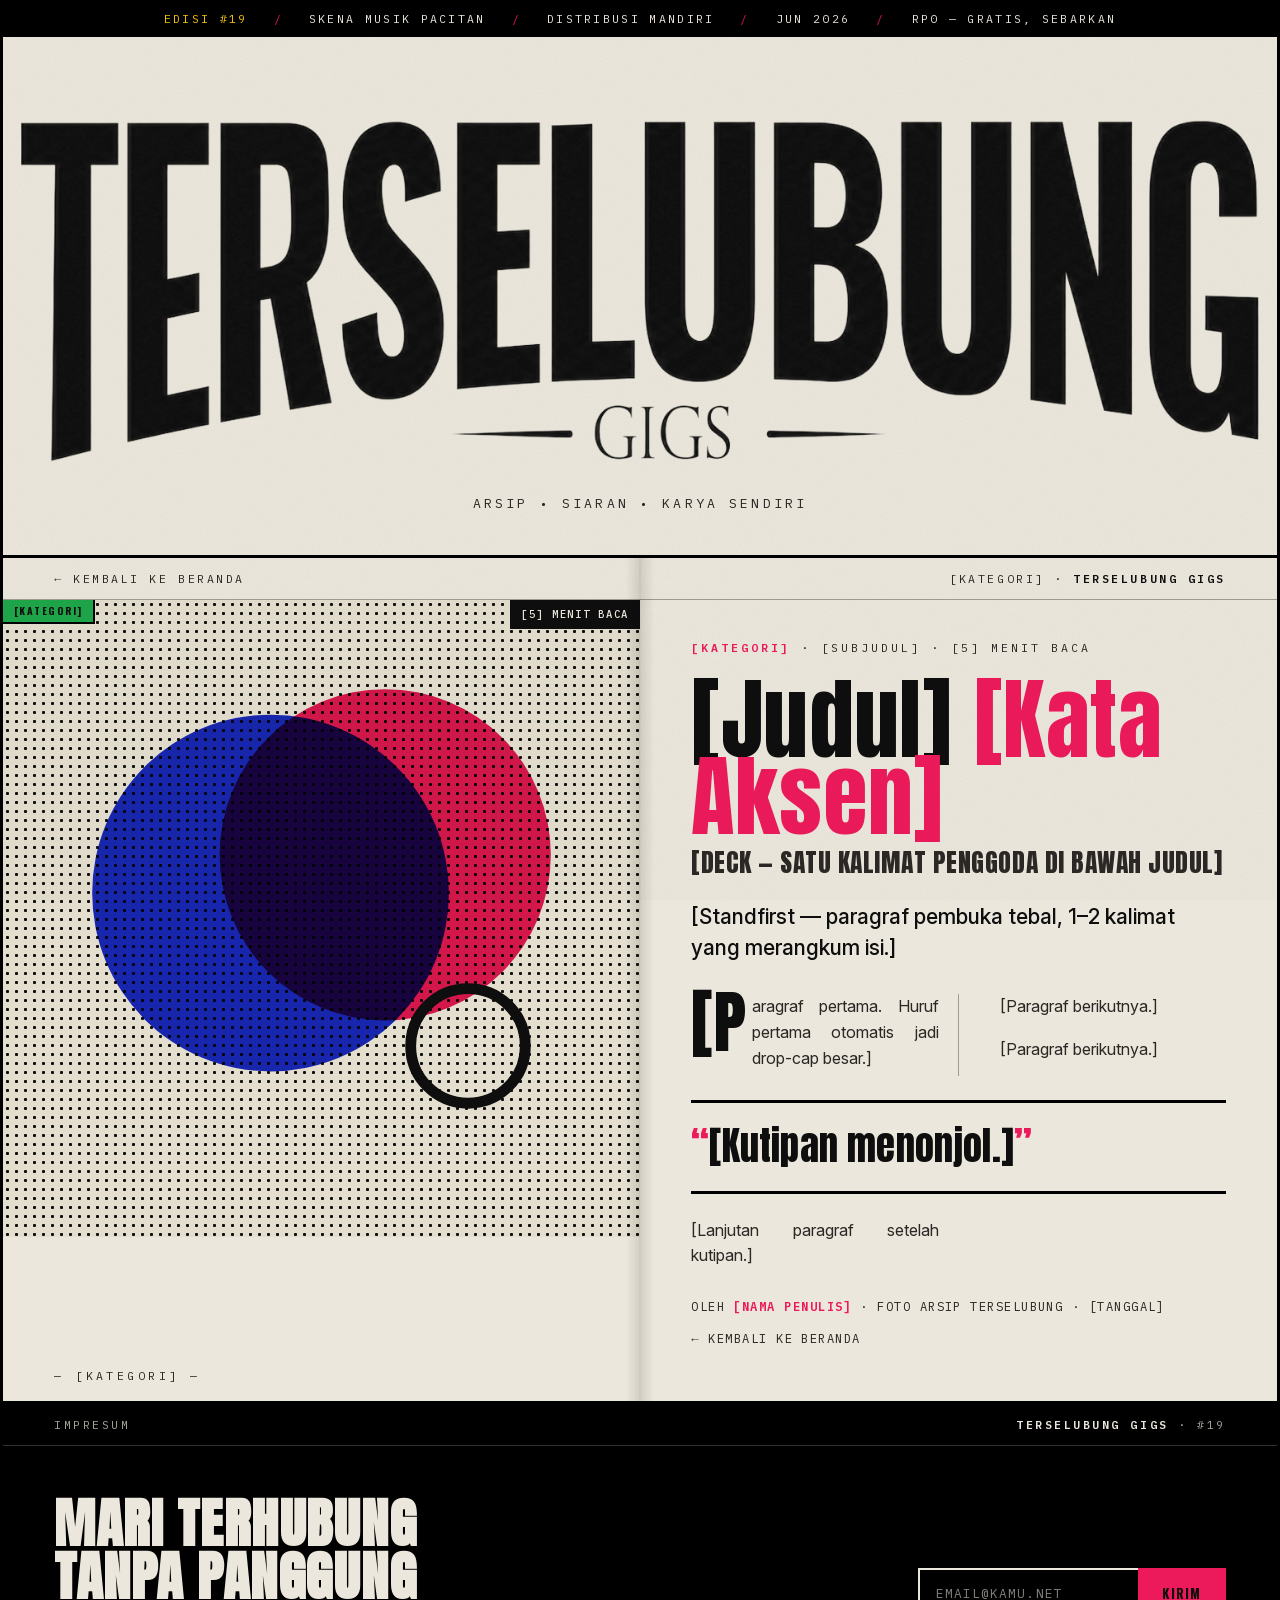
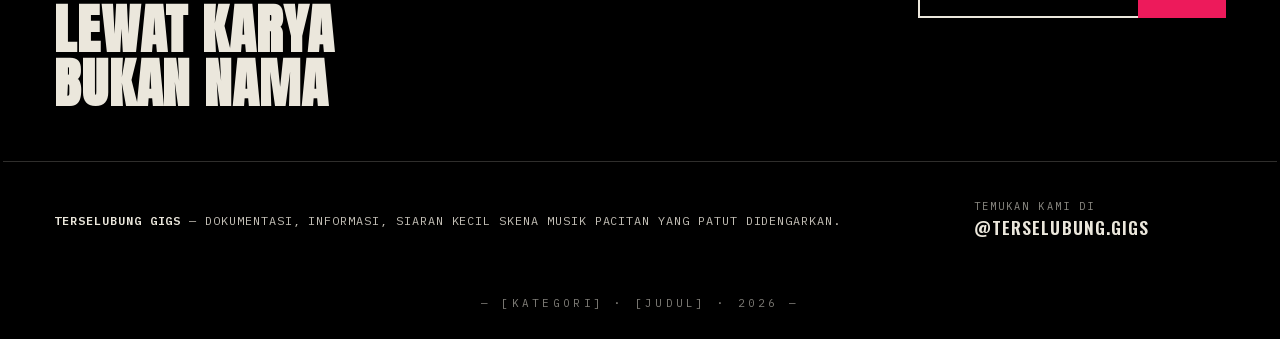
==== TERSELUBUNG/articles/_template.html @ 1fb3bcbc "Refactor situs jadi feed Siaran/Arsip berbasis satu sumber data - Pulihkan struktur: HTML di article" ====
<!DOCTYPE html>
<!--
  ============================================================
  TEMPLATE ARTIKEL — cara pakai:
    1. SALIN berkas ini, ganti nama jadi  nama-artikel.html
    2. Ganti semua bagian bertanda  [ ... ]  dengan isimu.
    3. Tambahkan entri artikel ini ke  ../assets/js/articles.js
       (set "file" ke nama berkas di langkah 1) supaya muncul
       otomatis di Siaran/Arsip halaman utama.
  Jangan ubah path ../assets/... dan tautan "Kembali".
  ============================================================
-->
<html lang="id">
<head>
  <meta charset="UTF-8" />
  <meta name="viewport" content="width=device-width, initial-scale=1" />

  <title>[Judul Artikel] | TERSELUBUNG GIGS</title>
  <meta name="description" content="[Ringkasan satu kalimat untuk mesin pencari.]" />
  <meta name="theme-color" content="#0e0e0e" />

  <link rel="preload" href="../assets/fonts/unifrakturcook-bold.woff2" as="font" type="font/woff2" crossorigin />
  <link rel="preload" href="../assets/fonts/anton-regular.woff2" as="font" type="font/woff2" crossorigin />
  <link rel="stylesheet" href="../assets/css/style.css" />
</head>
<body>
  <a class="skip-link" href="#artikel">Lewati ke artikel</a>
  <div class="grain" aria-hidden="true"></div>

  <svg class="svg-defs" aria-hidden="true" focusable="false" width="0" height="0">
    <filter id="ink-rough">
      <feTurbulence type="fractalNoise" baseFrequency="0.012 0.018" numOctaves="2" seed="7" result="n" />
      <feDisplacementMap in="SourceGraphic" in2="n" scale="3.4" xChannelSelector="R" yChannelSelector="G" />
    </filter>
  </svg>

  <div class="mag">

    <!-- DATELINE -->
    <div class="dateline">
      <span class="em">Edisi #19</span>
      <span class="sep">/</span>
      <span>Skena Musik Pacitan</span>
      <span class="sep">/</span>
      <span>Distribusi Mandiri</span>
      <span class="sep">/</span>
      <span>Jun 2026</span>
      <span class="sep">/</span>
      <span>Rp0 — Gratis, Sebarkan</span>
    </div>

    <!-- NAMEPLATE -->
    <header class="nameplate">
      <h1 class="nameplate__logo">
        <img class="nameplate__img" src="../assets/images/terselubung-logo.png"
             alt="TERSELUBUNG GIGS" width="1544" height="461" />
      </h1>
      <p class="nameplate__tag">Arsip • Siaran • Karya Sendiri</p>
    </header>

    <!-- ARTICLE -->
    <article class="spread feature" id="artikel" aria-labelledby="art-title">
      <div class="runhead">
        <a class="article-back" href="index.html" style="color:inherit">← Kembali ke Beranda</a>
        <span>[Kategori] · <b>Terselubung Gigs</b></span>
      </div>

      <div class="spread--split">
        <!-- LEFT — sampul -->
        <div class="page-l">
          <figure class="plate plate--fill">
            <div class="plate__frame" style="aspect-ratio:1/1; background:#e3dece; background-image:radial-gradient(#0e0e0e 22%,transparent 23%); background-size:9px 9px;">
              <span class="badge badge--green">[Kategori]</span>
              <span class="dept__featured-read">[5] Menit Baca</span>
              <!-- Ganti SVG di bawah dengan ilustrasi/sampulmu (atau biarkan) -->
              <svg viewBox="0 0 100 100" preserveAspectRatio="xMidYMid meet" role="img" aria-label="[deskripsi sampul]">
                <circle cx="42" cy="46" r="28" fill="#1a2bd8" style="mix-blend-mode:multiply"/>
                <circle cx="60" cy="40" r="26" fill="#ed1a5b" style="mix-blend-mode:multiply"/>
                <circle cx="73" cy="70" r="9" fill="none" stroke="#0e0e0e" stroke-width="1.7"/>
              </svg>
              <figcaption class="plate__cap"><b>Sampul</b> — [keterangan gambar].</figcaption>
            </div>
          </figure>
          <span class="folio folio--l">— [Kategori] —</span>
        </div>

        <!-- RIGHT — naskah -->
        <div class="page-r feature__type">
          <p class="kicker"><span class="hot">[Kategori]</span> · [Subjudul] · [5] Menit Baca</p>
          <div class="feature__head">
            <h2 class="feature__title" id="art-title">[Judul] <span class="pink">[Kata Aksen]</span></h2>
            <p class="feature__deck">[Deck — satu kalimat penggoda di bawah judul]</p>
          </div>

          <p class="feature__standfirst">[Standfirst — paragraf pembuka tebal, 1–2 kalimat yang merangkum isi.]</p>

          <div class="feature__columns">
            <p class="dropcap">[Paragraf pertama. Huruf pertama otomatis jadi drop-cap besar.]</p>
            <p>[Paragraf berikutnya.]</p>
            <p>[Paragraf berikutnya.]</p>

            <blockquote class="pullquote"><span class="mark">“</span>[Kutipan menonjol.]<span class="mark">”</span></blockquote>

            <p>[Lanjutan paragraf setelah kutipan.]</p>
          </div>

          <div class="feature__foot">
            <span>Oleh <span class="author">[Nama Penulis]</span> · Foto Arsip Terselubung · [tanggal]</span>
            <a class="jump article-back" href="index.html" style="color:inherit">← Kembali ke Beranda</a>
          </div>
        </div>
      </div>
    </article>

    <!-- IMPRESUM (jangan diubah) -->
    <footer class="spread imprint" id="impresum">
      <div class="runhead"><span>Impresum</span><span><b>Terselubung Gigs</b> · #19</span></div>

      <section class="subscribe" aria-labelledby="sub-title">
        <div class="subscribe__copy">
          <h3 id="sub-title">Mari terhubung<br />Tanpa panggung<br />Lewat karya<br />Bukan nama</h3>
        </div>
        <form class="subscribe__form" id="subscribe-form" novalidate>
          <input class="subscribe__input" id="subscribe-email" type="email" name="email" placeholder="email@kamu.net" aria-label="Alamat email" required />
          <button class="subscribe__btn" type="submit">Kirim</button>
          <p class="subscribe__note" id="subscribe-note" role="status" aria-live="polite"></p>
        </form>
      </section>

      <section class="colophon">
        <p class="colophon__credits">
          <b>Terselubung Gigs</b> — Dokumentasi, Informasi, Siaran Kecil Skena Musik Pacitan Yang Patut Didengarkan.
        </p>
        <a class="colophon__ig" href="https://instagram.com/terselubung.gigs" target="_blank" rel="noopener" aria-label="Instagram Terselubung Gigs">
          <span class="colophon__ig-text">
            <span class="lab">Temukan Kami Di</span>
            <span class="handle">@terselubung.gigs</span>
          </span>
        </a>
      </section>

      <p class="endmark">— [Kategori] · [Judul] · 2026 —</p>
    </footer>

  </div><!-- /.mag -->

  <script src="../assets/js/script.js"></script>
</body>
</html>
---- TERSELUBUNG/assets/css/style.css ----
/* =============================================================
   TERSELUBUNG GIGS — printed underground magazine, on the web
   style.css  ·  laid out as double-page spreads, not as a site.
   Folios, running heads, full-bleed plates, justified columns,
   drop caps and pull quotes. Type leads; the screen recedes.
   ============================================================= */

/* -------------------------------------------------------------
   0. FONTS — self-hosted, Latin subset, woff2 (five families)
   ------------------------------------------------------------- */
@font-face {
  font-family: "UnifrakturCook";
  src: url("../fonts/unifrakturcook-bold.woff2") format("woff2");
  font-weight: 700; font-style: normal; font-display: swap;
}
@font-face {
  font-family: "Anton";
  src: url("../fonts/anton-regular.woff2") format("woff2");
  font-weight: 400; font-style: normal; font-display: swap;
}
@font-face {
  font-family: "Oswald";
  src: url("../fonts/oswald-var.woff2") format("woff2");
  font-weight: 200 700; font-style: normal; font-display: swap;
}
@font-face {
  font-family: "Inter";
  src: url("../fonts/inter-var.woff2") format("woff2");
  font-weight: 100 900; font-style: normal; font-display: swap;
}
@font-face {
  font-family: "IBM Plex Mono";
  src: url("../fonts/ibmplexmono-regular.woff2") format("woff2");
  font-weight: 400; font-style: normal; font-display: swap;
}
@font-face {
  font-family: "IBM Plex Mono";
  src: url("../fonts/ibmplexmono-medium.woff2") format("woff2");
  font-weight: 500; font-style: normal; font-display: swap;
}
@font-face {
  font-family: "IBM Plex Mono";
  src: url("../fonts/ibmplexmono-semibold.woff2") format("woff2");
  font-weight: 600; font-style: normal; font-display: swap;
}

/* -------------------------------------------------------------
   1. TOKENS
   ------------------------------------------------------------- */
:root {
  --paper:      #ebe7dc;
  --paper-2:    #e3dece;   /* second paper tone for plate mats */
  --ink:        #0e0e0e;
  --ink-soft:   #2a2724;
  --paper-muted:#6b675d;

  --pink:   #ed1a5b;
  --yellow: #f4c20d;
  --green:  #1ea64a;
  --blue:   #1a2bd8;

  --hair:   rgba(14,14,14,.34);  /* hairline rules */
  --hair-2: rgba(14,14,14,.16);

  --f-logo: "UnifrakturCook", serif;
  --f-disp: "Anton", sans-serif;
  --f-nav:  "Oswald", sans-serif;
  --f-body: "Inter", system-ui, sans-serif;
  --f-mono: "IBM Plex Mono", monospace;

  --frame:  1320px;
  --margin: clamp(22px, 4vw, 64px);   /* the printed page margin */
}

/* -------------------------------------------------------------
   2. RESET / BASE
   ------------------------------------------------------------- */
*,*::before,*::after { box-sizing: border-box; }
html { -webkit-text-size-adjust: 100%; }
body {
  margin: 0;
  background: #0e0e0e;            /* dark outside the page, like a desk */
  color: var(--ink);
  font-family: var(--f-body);
  font-size: 16px;
  line-height: 1.65;
  -webkit-font-smoothing: antialiased;
  text-rendering: optimizeLegibility;
}
img, svg { display: block; max-width: 100%; }
a { color: inherit; text-decoration: none; }
ul { margin: 0; padding: 0; list-style: none; }
h1,h2,h3,h4,p { margin: 0; }

:focus-visible { outline: 3px solid var(--pink); outline-offset: 3px; }

.skip-link {
  position: absolute; left: -9999px; top: 0; z-index: 200;
  background: var(--ink); color: var(--paper);
  padding: 10px 16px; font-family: var(--f-nav);
  text-transform: uppercase; letter-spacing: .12em;
}
.skip-link:focus { left: 8px; top: 8px; }

.svg-defs { position: absolute; width: 0; height: 0; overflow: hidden; }

/* -------------------------------------------------------------
   3. PRINT TEXTURE
   ------------------------------------------------------------- */
.grain {
  position: fixed; inset: 0; z-index: 90; pointer-events: none;
  opacity: .5; mix-blend-mode: multiply;
  background-image: url("data:image/svg+xml,%3Csvg xmlns='http://www.w3.org/2000/svg' width='180' height='180'%3E%3Cfilter id='n'%3E%3CfeTurbulence type='fractalNoise' baseFrequency='0.9' numOctaves='2' stitchTiles='stitch'/%3E%3CfeColorMatrix type='saturate' values='0'/%3E%3C/filter%3E%3Crect width='100%25' height='100%25' filter='url(%23n)' opacity='0.2'/%3E%3C/svg%3E");
}

/* -------------------------------------------------------------
   4. THE MAGAZINE — bound page on a dark desk
   ------------------------------------------------------------- */
.mag {
  max-width: var(--frame);
  margin: 0 auto;
  background: var(--paper);
  border-left: 3px solid #000;
  border-right: 3px solid #000;
  overflow: hidden;
}

/* ---- shared editorial atoms ---- */

/* running head: section (l) / publication (r) */
.runhead {
  display: flex; justify-content: space-between; align-items: baseline;
  gap: 16px;
  padding: 11px var(--margin);
  font-family: var(--f-mono);
  font-size: clamp(.6rem, 1.3vw, .72rem);
  text-transform: uppercase; letter-spacing: .22em;
  color: var(--ink-soft);
  border-bottom: 1px solid var(--hair);
}
.runhead b { font-weight: 600; color: var(--ink); letter-spacing: .22em; }

/* folio — the page number, set at an outer corner */
.folio {
  font-family: var(--f-mono);
  font-size: .72rem; letter-spacing: .3em;
  color: var(--ink-soft);
  text-transform: uppercase;
}

/* kicker — small label above a headline */
.kicker {
  font-family: var(--f-mono);
  font-size: .72rem; letter-spacing: .26em; text-transform: uppercase;
  color: var(--ink-soft);
}
.kicker .hot { color: var(--pink); font-weight: 600; }

/* the spread + its centre spine (the binding) */
.spread { position: relative; }
.spread--split {
  display: grid;
  grid-template-columns: minmax(0, 1fr) minmax(0, 1fr);
}
.spread--split::after {        /* the gutter / spine shadow */
  content: ""; position: absolute; top: 0; bottom: 0; left: 50%;
  width: 28px; transform: translateX(-50%);
  background: linear-gradient(90deg, transparent, rgba(14,14,14,.10) 46%, rgba(14,14,14,.16) 50%, rgba(14,14,14,.10) 54%, transparent);
  pointer-events: none; z-index: 4;
}
.page-l, .page-r { position: relative; min-width: 0; }

/* heavy rule between stacked spreads */
.spread + .spread { border-top: 3px solid #000; }

/* =============================================================
   5. DATELINE — static printed banner (no scroll; this is print)
   ============================================================= */
.dateline {
  display: flex; flex-wrap: wrap; justify-content: center; align-items: center;
  gap: 10px 26px;
  background: #000; color: var(--paper);
  padding: 9px var(--margin);
  font-family: var(--f-mono);
  font-size: clamp(.6rem,1.3vw,.72rem);
  text-transform: uppercase; letter-spacing: .2em;
  text-align: center;
}
.dateline .sep { color: var(--pink); }
.dateline .em  { color: var(--yellow); }

/* =============================================================
   6. NAMEPLATE — the cover head
   ============================================================= */
.nameplate {
  text-align: center;
  padding: clamp(26px,5vw,68px) var(--margin) clamp(20px,3.4vw,40px);
  border-bottom: 3px solid #000;
}
.nameplate__logo { margin: 0; line-height: 0; }
.nameplate__img {
  /* full wide — bleed across the whole page width, edge to edge */
  width: calc(100% + 2 * var(--margin));
  max-width: none;
  margin-left: calc(-1 * var(--margin));
  margin-right: calc(-1 * var(--margin));
  height: auto;
  display: block;
}
.nameplate__sub {
  display: flex; align-items: center; justify-content: center; gap: 18px;
  margin-top: clamp(8px,1.4vw,16px);
}
.nameplate__rule { height: 2px; width: clamp(40px,10vw,150px); background: var(--pink); }
.nameplate__gigs {
  font-family: var(--f-nav); font-weight: 600; color: var(--pink);
  text-transform: uppercase;
  font-size: clamp(1.1rem,2.6vw,1.8rem); letter-spacing: .46em; text-indent: .46em;
}
.nameplate__tag {
  margin-top: 12px;
  font-family: var(--f-mono);
  font-size: clamp(.62rem,1.6vw,.82rem);
  text-transform: uppercase; letter-spacing: .24em; color: var(--ink-soft);
}

/* =============================================================
   6b. NAVIGATION — header; three columns, one label each.
   Labels stay put but tremble gently ("bergetar") at low speed.
   ============================================================= */
.topnav {
  display: grid;
  grid-template-columns: repeat(3, 1fr);
  background: var(--paper);
  border-bottom: 3px solid #000;
}
.topnav__link {
  display: flex; align-items: center; justify-content: center; gap: 12px;
  padding: clamp(12px, 1.5vw, 18px) 10px;
  font-family: var(--f-nav); font-weight: 600;
  text-transform: uppercase; letter-spacing: .16em;
  font-size: clamp(.92rem, 2vw, 1.3rem);
  color: var(--ink);
  transition: background-color .12s linear, color .12s linear;
}
.topnav__link + .topnav__link { border-left: 3px solid #000; }
.topnav__link { box-shadow: inset 0 5px 0 0 var(--pink); }   /* red line on top of every column */
.topnav__link:hover { background: var(--ink); color: var(--paper); }
.topnav__dot {
  width: 11px; height: 11px; border-radius: 50%;
  background: var(--pink); flex: none;
}
.topnav__link:hover .topnav__dot { background: var(--paper); }

/* gentle low-speed tremble on the word itself */
.topnav__label {
  display: inline-block;
  animation: nav-shake var(--shake, 1.4s) ease-in-out infinite;
  will-change: transform;
}
.topnav__link:hover .topnav__label { animation-play-state: paused; }

@keyframes nav-shake {
  0%, 100% { transform: translate(0, 0) rotate(0deg); }
  25%      { transform: translate(0.8px, -0.7px) rotate(-0.6deg); }
  50%      { transform: translate(-0.7px, 0.6px) rotate(0.5deg); }
  75%      { transform: translate(0.6px, 0.7px) rotate(-0.4deg); }
}

/* =============================================================
   7. DAFTAR ISI — contents page (this is the navigation)
   ============================================================= */
.toc { padding: 0; }
.toc__head {
  display: flex; align-items: flex-end; gap: 18px;
  padding: clamp(18px,2.6vw,30px) var(--margin) 0;
}
.toc__head h2 {
  font-family: var(--f-disp); text-transform: uppercase;
  font-size: clamp(1.8rem,5vw,3.2rem); line-height: .9; letter-spacing: .01em;
}
.toc__head .no { color: var(--pink); }

/* left page: the list of contents with leader dots + folios */
.toc__list { padding: clamp(14px,2vw,24px) var(--margin) clamp(22px,3vw,34px); }
.toc__item {
  display: grid;
  grid-template-columns: auto 1fr auto;
  align-items: baseline; gap: 16px;
  padding: 15px 0;
  border-top: 1px solid var(--hair);
  transition: background-color .12s linear;
}
.toc__item:first-child { border-top: 2px solid #000; }
.toc__item:hover { background: rgba(14,14,14,.05); }
.toc__num {
  font-family: var(--f-mono); font-size: .8rem; letter-spacing: .12em;
  color: var(--pink); font-weight: 600;
}
.toc__body { min-width: 0; }
.toc__rubric {
  font-family: var(--f-nav); font-weight: 600; text-transform: uppercase;
  letter-spacing: .16em; font-size: .72rem; color: var(--ink-soft);
  display: block; margin-bottom: 2px;
}
.toc__title {
  font-family: var(--f-disp); text-transform: uppercase;
  font-size: clamp(1.05rem,2vw,1.45rem); line-height: 1; letter-spacing: .01em;
}
.toc__pg {
  font-family: var(--f-mono); font-size: .78rem; letter-spacing: .14em;
  white-space: nowrap; color: var(--ink-soft);
}
.toc__item:hover .toc__pg { color: var(--pink); }

/* the three standing rubrics, set as a footer of the contents */
.toc__rubrics {
  display: flex; flex-wrap: wrap; gap: 8px 26px;
  margin-top: 18px; padding-top: 16px; border-top: 2px solid #000;
  font-family: var(--f-nav); font-weight: 600; text-transform: uppercase;
  letter-spacing: .18em; font-size: .82rem;
}
.toc__rubrics a { display: inline-flex; align-items: center; gap: 8px; }
.toc__rubrics a::before { content:"●"; color: var(--pink); font-size: .6em; }
.toc__rubrics a:hover { color: var(--pink); }

/* right page: editor's note beside a plate */
.toc__aside {
  padding: clamp(18px,2.6vw,30px) var(--margin);
  display: flex; flex-direction: column; gap: 18px;
  border-left: 1px solid var(--hair-2);
}
.editorial__label {
  font-family: var(--f-mono); text-transform: uppercase; letter-spacing: .26em;
  font-size: .7rem; color: var(--ink-soft);
}
.editorial__text {
  font-family: var(--f-body); font-size: clamp(.96rem,1.3vw,1.06rem);
  line-height: 1.6; color: var(--ink-soft); max-width: 46ch;
}
.editorial__text .lead-in {
  font-family: var(--f-disp); text-transform: uppercase; letter-spacing: .01em;
  font-size: 1em; color: var(--ink); font-weight: 400;
}
.editorial__sign {
  font-family: var(--f-mono); text-transform: uppercase; letter-spacing: .14em;
  font-size: .74rem; color: var(--ink);
}
.editorial__sign b { color: var(--pink); font-weight: 600; }

/* =============================================================
   8. PLATE — magazine photography
   ============================================================= */
.plate { position: relative; margin: 0; background: var(--ink); }
.plate img, .plate svg { width: 100%; height: 100%; object-fit: cover; display: block; }
.plate--fill { height: 100%; }
.plate--fill .plate__frame { height: 100%; }
.plate__frame { position: relative; overflow: hidden; }

/* plate number, stamped on a corner */
.plate__no {
  position: absolute; top: 0; left: 0; z-index: 3;
  background: var(--ink); color: var(--paper);
  font-family: var(--f-mono); font-weight: 600;
  font-size: .68rem; letter-spacing: .2em; text-transform: uppercase;
  padding: 6px 12px;
}
/* exclusive tab — taped on, askew */
.plate__tab {
  position: absolute; top: 16px; right: 16px; z-index: 3;
  background: var(--yellow); color: var(--ink);
  font-family: var(--f-nav); font-weight: 700; text-transform: uppercase;
  letter-spacing: .1em; font-size: clamp(.74rem,1.5vw,.92rem);
  padding: 7px 14px; transform: rotate(3deg);
  border: 2px solid var(--ink); box-shadow: 3px 3px 0 rgba(14,14,14,.8);
}
/* vertical running word up the gutter edge */
.plate__spineword {
  position: absolute; bottom: 16px; right: 8px; z-index: 3;
  writing-mode: vertical-rl;
  font-family: var(--f-nav); font-weight: 700; text-transform: uppercase;
  letter-spacing: .34em; font-size: .74rem; color: var(--paper);
  mix-blend-mode: difference;
}
/* caption strip — mono, hung beneath the image on a paper mat */
.plate__cap {
  background: var(--paper); color: var(--ink-soft);
  font-family: var(--f-mono); font-size: .68rem; line-height: 1.5;
  letter-spacing: .08em; text-transform: uppercase;
  padding: 9px var(--margin) 9px 14px;
  border-top: 2px solid #000;
}
.plate__cap b { color: var(--ink); font-weight: 600; }

/* =============================================================
   9. FEATURE — the double-page review
   ============================================================= */
.feature .page-l { padding: 0; }              /* full-bleed plate column */
.feature .plate { width: 100%; }
.feature .plate--fill,
.feature .plate--fill .plate__frame { height: auto; }   /* square, sits at top */
.feature .plate__cap { position: static; }     /* caption hangs below the image */

.feature__type {                              /* the type page */
  padding: clamp(22px,3vw,46px) var(--margin) clamp(30px,4vw,60px);
  display: flex; flex-direction: column;
}
.feature__head { margin: 14px 0 0; }
.feature__title {
  font-family: var(--f-disp); font-weight: 400;
  font-size: clamp(2.7rem,7vw,5.6rem); line-height: .86; letter-spacing: .005em;
  text-transform: none; margin: 10px 0 0;
}
.feature__title .pink { color: var(--pink); }
.feature__deck {
  font-family: var(--f-disp); font-weight: 400; text-transform: uppercase;
  font-size: clamp(1.1rem,2.3vw,1.6rem); line-height: 1; letter-spacing: .02em;
  color: var(--ink-soft); margin-top: 14px;
}

.feature__standfirst {
  font-family: var(--f-body); font-weight: 500;
  font-size: clamp(1.08rem,1.7vw,1.32rem); line-height: 1.5;
  color: var(--ink); margin-top: clamp(16px,2vw,26px);
  max-width: 54ch;
}

/* justified two-column body with a drop cap — the body of the spread */
.feature__columns {
  margin-top: clamp(18px,2.4vw,30px);
  column-count: 2; column-gap: clamp(22px,3vw,42px);
  column-rule: 1px solid var(--hair);
  font-size: 1rem; line-height: 1.62; color: var(--ink-soft);
  text-align: justify; hyphens: auto;
}
.feature__columns p { margin: 0; }
.feature__columns p + p { margin-top: 1.05em; text-indent: 1.4em; }
.feature__columns .dropcap::first-letter {
  font-family: var(--f-disp); font-weight: 400;
  float: left; font-size: 4.3em; line-height: .72;
  padding: .04em .08em 0 0; margin: .02em 0 0;
  color: var(--ink);
}

/* pull quote — full measure, heavy rules above & below */
.pullquote {
  margin: clamp(22px,3vw,38px) 0 0;
  padding: clamp(16px,2vw,24px) 0;
  border-top: 3px solid #000; border-bottom: 3px solid #000;
  font-family: var(--f-disp); font-weight: 400; text-transform: none;
  font-size: clamp(1.5rem,3vw,2.4rem); line-height: 1.04; letter-spacing: .005em;
  color: var(--ink);
}
.pullquote .mark { color: var(--pink); }

/* pull quote placed mid-article inside the multi-column flow:
   break the columns and span the full measure */
.feature__columns .pullquote {
  column-span: all;
  text-align: left;
  margin: clamp(16px,2vw,24px) 0;
}

.feature__foot {
  display: flex; flex-wrap: wrap; justify-content: space-between; gap: 12px;
  margin-top: clamp(18px,2.4vw,28px);
  font-family: var(--f-mono); text-transform: uppercase; letter-spacing: .12em;
  font-size: .76rem; color: var(--ink-soft);
}
.feature__foot .author { color: var(--pink); font-weight: 600; }
.feature__foot .jump { color: var(--ink); }

/* folios at the outer bottom corners of the feature spread */
.feature .folio--l { position: absolute; left: var(--margin); bottom: 16px; }
.feature .folio--r { position: absolute; right: var(--margin); bottom: 16px; }

/* =============================================================
   10. DEPARTEMEN — asymmetric departments spread
   lead plate (left) + stacked entries (right)
   ============================================================= */
.dept__head {
  display: flex; align-items: flex-end; justify-content: space-between; gap: 16px;
  padding: clamp(18px,2.6vw,30px) var(--margin) 0;
}
.dept__head h2 {
  font-family: var(--f-disp); text-transform: uppercase;
  font-size: clamp(1.8rem,5vw,3.2rem); line-height: .9;
}
.dept__head .dot { color: var(--pink); }
.dept__head .pg { font-family: var(--f-mono); font-size: .74rem; letter-spacing: .16em; color: var(--ink-soft); }

.dept__body {
  display: grid; grid-template-columns: 1.15fr .85fr;
  gap: 0;
  padding: clamp(16px,2.2vw,26px) 0 0;
}
.dept__lead { padding: 0 var(--margin); }
.dept__lead .plate { background: var(--ink); }
.dept__lead .plate__cap { padding-left: 14px; }
.dept__lead-text { padding-top: 16px; }
.dept__lead .rubric {
  font-family: var(--f-nav); font-weight: 600; text-transform: uppercase;
  letter-spacing: .16em; font-size: .76rem; color: var(--pink);
}
.dept__lead .title {
  font-family: var(--f-disp); text-transform: uppercase;
  font-size: clamp(1.5rem,3vw,2.3rem); line-height: .96; margin-top: 8px;
}
.dept__lead .excerpt {
  font-family: var(--f-body); font-size: 1rem; line-height: 1.55;
  color: var(--ink-soft); margin-top: 12px; max-width: 46ch;
}
.dept__lead .meta {
  font-family: var(--f-mono); text-transform: uppercase; letter-spacing: .12em;
  font-size: .72rem; color: var(--ink-soft); margin-top: 14px;
}

/* right column: stacked short department entries */
.dept__list {
  border-left: 3px solid #000;
  display: flex; flex-direction: column;
}
.dept__entry {
  display: grid; grid-template-columns: 96px 1fr;
  gap: 16px; align-items: start;
  padding: clamp(16px,2vw,22px) var(--margin) clamp(16px,2vw,22px) clamp(20px,2.4vw,30px);
  border-bottom: 1px solid var(--hair);
  transition: background-color .12s linear;
}
.dept__entry:last-child { border-bottom: none; }
.dept__entry:hover { background: rgba(14,14,14,.05); }
.dept__entry .thumb {
  aspect-ratio: 1/1; background: var(--ink); overflow: hidden;
  border: 2px solid #000;
}
.dept__entry .thumb svg, .dept__entry .thumb img { width: 100%; height: 100%; object-fit: cover; }
.dept__entry .rubric {
  font-family: var(--f-nav); font-weight: 600; text-transform: uppercase;
  letter-spacing: .14em; font-size: .68rem;
}
.dept__entry .rubric.green { color: var(--green); }
.dept__entry .rubric.yellow{ color: #b8910a; }
.dept__entry .rubric.pink  { color: var(--pink); }
.dept__entry .e-title {
  font-family: var(--f-disp); text-transform: uppercase;
  font-size: clamp(1.05rem,1.7vw,1.3rem); line-height: 1.02; margin-top: 5px;
}
.dept__entry .e-meta {
  font-family: var(--f-mono); text-transform: uppercase; letter-spacing: .1em;
  font-size: .66rem; color: var(--ink-soft); margin-top: 8px;
}

/* 10b. RILISAN TERBARU — featured card (new article entry) */
.dept__featured {
  display: grid;
  grid-template-columns: minmax(0, .82fr) minmax(0, 1.18fr);
  gap: clamp(18px, 3vw, 44px);
  align-items: center;
  padding: clamp(16px, 2.2vw, 26px) var(--margin) clamp(22px, 3vw, 34px);
  border-bottom: 3px solid #000;
}
.dept__featured-cover { margin: 0; }
.dept__featured-cover .plate__frame { border: 3px solid #000; }
.dept__featured-read {
  position: absolute; top: 0; right: 0; z-index: 3;
  background: var(--ink); color: var(--paper);
  font-family: var(--f-mono); font-weight: 500; font-size: .66rem;
  letter-spacing: .16em; text-transform: uppercase; padding: 6px 11px;
}
.dept__featured-body { display: flex; flex-direction: column; }
.dept__featured-kicker {
  font-family: var(--f-mono); text-transform: uppercase; letter-spacing: .18em;
  font-size: .72rem; color: var(--ink-soft);
}
.dept__featured-kicker .hot { color: var(--pink); }
.dept__featured-title {
  font-family: var(--f-disp); text-transform: uppercase;
  font-size: clamp(2rem, 4.4vw, 3.4rem); line-height: .94; letter-spacing: .01em;
  margin: 10px 0 0; color: var(--ink);
  transition: color .12s linear;
}
.dept__featured:hover .dept__featured-title,
.dept__featured:focus-visible .dept__featured-title { color: var(--pink); }
.dept__featured-band {
  font-family: var(--f-mono); text-transform: uppercase; letter-spacing: .12em;
  font-size: .78rem; color: var(--ink-soft); margin-top: 10px;
}
.dept__featured-excerpt {
  font-family: var(--f-body); font-size: 1rem; line-height: 1.6;
  color: var(--ink-soft); margin-top: 14px; max-width: 52ch;
}
.dept__featured-more {
  font-family: var(--f-nav); font-weight: 600; text-transform: uppercase;
  letter-spacing: .12em; font-size: .8rem; color: var(--ink); margin-top: 16px;
}
.dept__featured:hover .dept__featured-more { color: var(--pink); }
@media (max-width: 880px) {
  .dept__featured { grid-template-columns: 1fr; }
}

/* 10c. FEED LIST — kontainer entri otomatis (kartu Siaran & daftar Arsip) */
.feed-list { border-top: 3px solid #000; }
.feed-list:empty { display: none; border-top: none; }

/* link "Lihat semua di Arsip" di bawah kartu Siaran */
.feed-more { margin: 0; padding: clamp(14px,2vw,20px) var(--margin); border-top: 1px solid var(--hair); }
.feed-more a {
  font-family: var(--f-nav); font-weight: 600; text-transform: uppercase;
  letter-spacing: .12em; font-size: .8rem; color: var(--ink); text-decoration: none;
}
.feed-more a:hover { color: var(--pink); }

/* 10d. BADGE — pil kategori di pojok kiri-atas sampul */
.badge {
  position: absolute; top: 0; left: 0; z-index: 3;
  font-family: var(--f-nav); font-weight: 700; text-transform: uppercase;
  letter-spacing: .14em; font-size: .64rem; line-height: 1;
  padding: 6px 11px; color: #0e0e0e; background: var(--paper);
  border-right: 2px solid #000; border-bottom: 2px solid #000;
}
.badge--green  { background: var(--green); color: #0e0e0e; }
.badge--yellow { background: #f4c20d;      color: #0e0e0e; }
.badge--pink   { background: var(--pink);  color: var(--paper); }

/* =============================================================
   11. IMPRESUM — back page (closing + subscribe + colophon)
   ============================================================= */
.imprint { background: #000; color: var(--paper); }
.imprint .runhead { color: rgba(235,231,220,.7); border-bottom-color: rgba(235,231,220,.2); }
.imprint .runhead b { color: var(--paper); }

.closing {
  padding: clamp(28px,4vw,60px) var(--margin) clamp(20px,3vw,40px);
  border-bottom: 1px solid rgba(235,231,220,.2);
}
.closing h2 {
  font-family: var(--f-disp); text-transform: uppercase;
  font-size: clamp(2.4rem,8vw,6rem); line-height: .88; letter-spacing: .01em;
}
.closing h2 .y { color: var(--yellow); }
.closing h2 .p { color: var(--pink); }

/* subscribe card */
.subscribe {
  display: grid; grid-template-columns: 1.1fr auto; align-items: center;
  gap: clamp(20px,4vw,56px);
  padding: clamp(28px,4vw,52px) var(--margin);
  border-bottom: 1px solid rgba(235,231,220,.2);
}
.subscribe__copy .lab {
  font-family: var(--f-mono); text-transform: uppercase; letter-spacing: .24em;
  font-size: .7rem; color: var(--yellow);
}
.subscribe__copy h3 {
  font-family: var(--f-disp); text-transform: uppercase;
  font-size: clamp(1.9rem, 5vw, 3.4rem); line-height: .98;
  letter-spacing: .015em; margin: 0;
}
.subscribe__copy p {
  font-family: var(--f-mono); text-transform: uppercase; letter-spacing: .1em;
  font-size: clamp(.72rem, 1vw, .82rem); line-height: 1.75; color: rgba(235,231,220,.72);
  margin-top: clamp(16px, 1.8vw, 22px); max-width: 42ch;
}
.subscribe__form { display: flex; flex-wrap: wrap; }
.subscribe__input {
  font-family: var(--f-mono); text-transform: uppercase; letter-spacing: .08em;
  font-size: .8rem; color: var(--paper); background: transparent;
  border: 2px solid var(--paper); border-right: none; padding: 13px 16px; min-width: 220px;
}
.subscribe__input::placeholder { color: rgba(235,231,220,.55); }
.subscribe__btn {
  font-family: var(--f-nav); font-weight: 700; text-transform: uppercase;
  letter-spacing: .1em; font-size: .82rem; color: var(--ink);
  background: var(--pink); border: 2px solid var(--pink); padding: 13px 22px; cursor: pointer;
  transition: background-color .12s, color .12s;
}
.subscribe__btn:hover { background: var(--yellow); border-color: var(--yellow); }
.subscribe__note {
  width: 100%; margin-top: 10px; min-height: 1em;
  font-family: var(--f-mono); text-transform: uppercase; letter-spacing: .1em;
  font-size: .66rem; color: var(--green);
}

/* colophon / imprint credits */
.colophon {
  display: grid; grid-template-columns: auto 1fr auto auto;
  align-items: center; gap: clamp(16px,3vw,40px);
  padding: clamp(22px,3vw,38px) var(--margin);
}
.colophon__mark svg { width: 56px; height: 56px; }
.colophon__credits {
  font-family: var(--f-mono); text-transform: uppercase; letter-spacing: .08em;
  font-size: clamp(.64rem,1.3vw,.74rem); line-height: 1.85; color: rgba(235,231,220,.82);
}
.colophon__credits b { color: var(--paper); font-weight: 600; }
.colophon__ig {
  display: inline-flex; align-items: center; gap: 14px; justify-self: end;
}
.colophon__ig-thumb {
  width: 52px; height: 52px; flex: none;
  border: 2px solid var(--paper);
  display: grid; place-items: center; color: var(--paper);
  transition: background-color .12s, border-color .12s, color .12s;
}
.colophon__ig-thumb svg { width: 28px; height: 28px; }
.colophon__ig:hover .colophon__ig-thumb,
.colophon__ig:focus-visible .colophon__ig-thumb {
  background: var(--pink); border-color: var(--pink); color: var(--ink);
}
.colophon__ig-text { display: flex; flex-direction: column; line-height: 1.45; }
.colophon__ig .lab {
  font-family: var(--f-mono); text-transform: uppercase; letter-spacing: .2em;
  font-size: .64rem; color: rgba(235,231,220,.6);
}
.colophon__ig .handle {
  font-family: var(--f-nav); font-weight: 600; text-transform: uppercase;
  letter-spacing: .06em; font-size: clamp(.92rem,1.4vw,1.1rem); color: var(--paper);
}
.colophon__ig:hover .handle { color: var(--pink); }
.colophon__globe svg { width: 46px; height: 46px; }

.endmark {
  text-align: center; padding: 16px var(--margin) 26px;
  font-family: var(--f-mono); text-transform: uppercase; letter-spacing: .3em;
  font-size: .68rem; color: rgba(235,231,220,.55);
}

/* =============================================================
   12. RESPONSIVE — spreads fold to single pages on small screens
   ============================================================= */
@media (max-width: 880px) {
  .spread--split { grid-template-columns: 1fr; }
  .spread--split::after { display: none; }          /* no spine when folded */

  /* feature: plate sits above the type page */
  .feature .page-l { order: -1; }
  .feature__columns { column-count: 1; column-rule: none; }
  .feature .plate--fill .plate__cap { position: static; }
  .feature .folio--l, .feature .folio--r { position: static; display: inline-block; margin-top: 10px; }

  /* contents aside loses its rule */
  .toc__aside { border-left: none; border-top: 3px solid #000; }

  /* departments stack */
  .dept__body { grid-template-columns: 1fr; }
  .dept__list { border-left: none; border-top: 3px solid #000; }

  .subscribe, .colophon { grid-template-columns: 1fr; }
  .colophon { row-gap: 20px; }
  .colophon__ig { justify-self: start; }
  .colophon__globe { display: none; }
}

@media (max-width: 460px) {
  .mag { border-left: none; border-right: none; }
  .dept__entry { grid-template-columns: 72px 1fr; gap: 12px; }
  .nameplate { padding-left: 12px; padding-right: 12px; }
  .nameplate__logo { letter-spacing: 0; }
}

@media (prefers-reduced-motion: reduce) {
  * { scroll-behavior: auto !important; transition: none !important; }
  .topnav__label { animation: none; transform: none; }
}
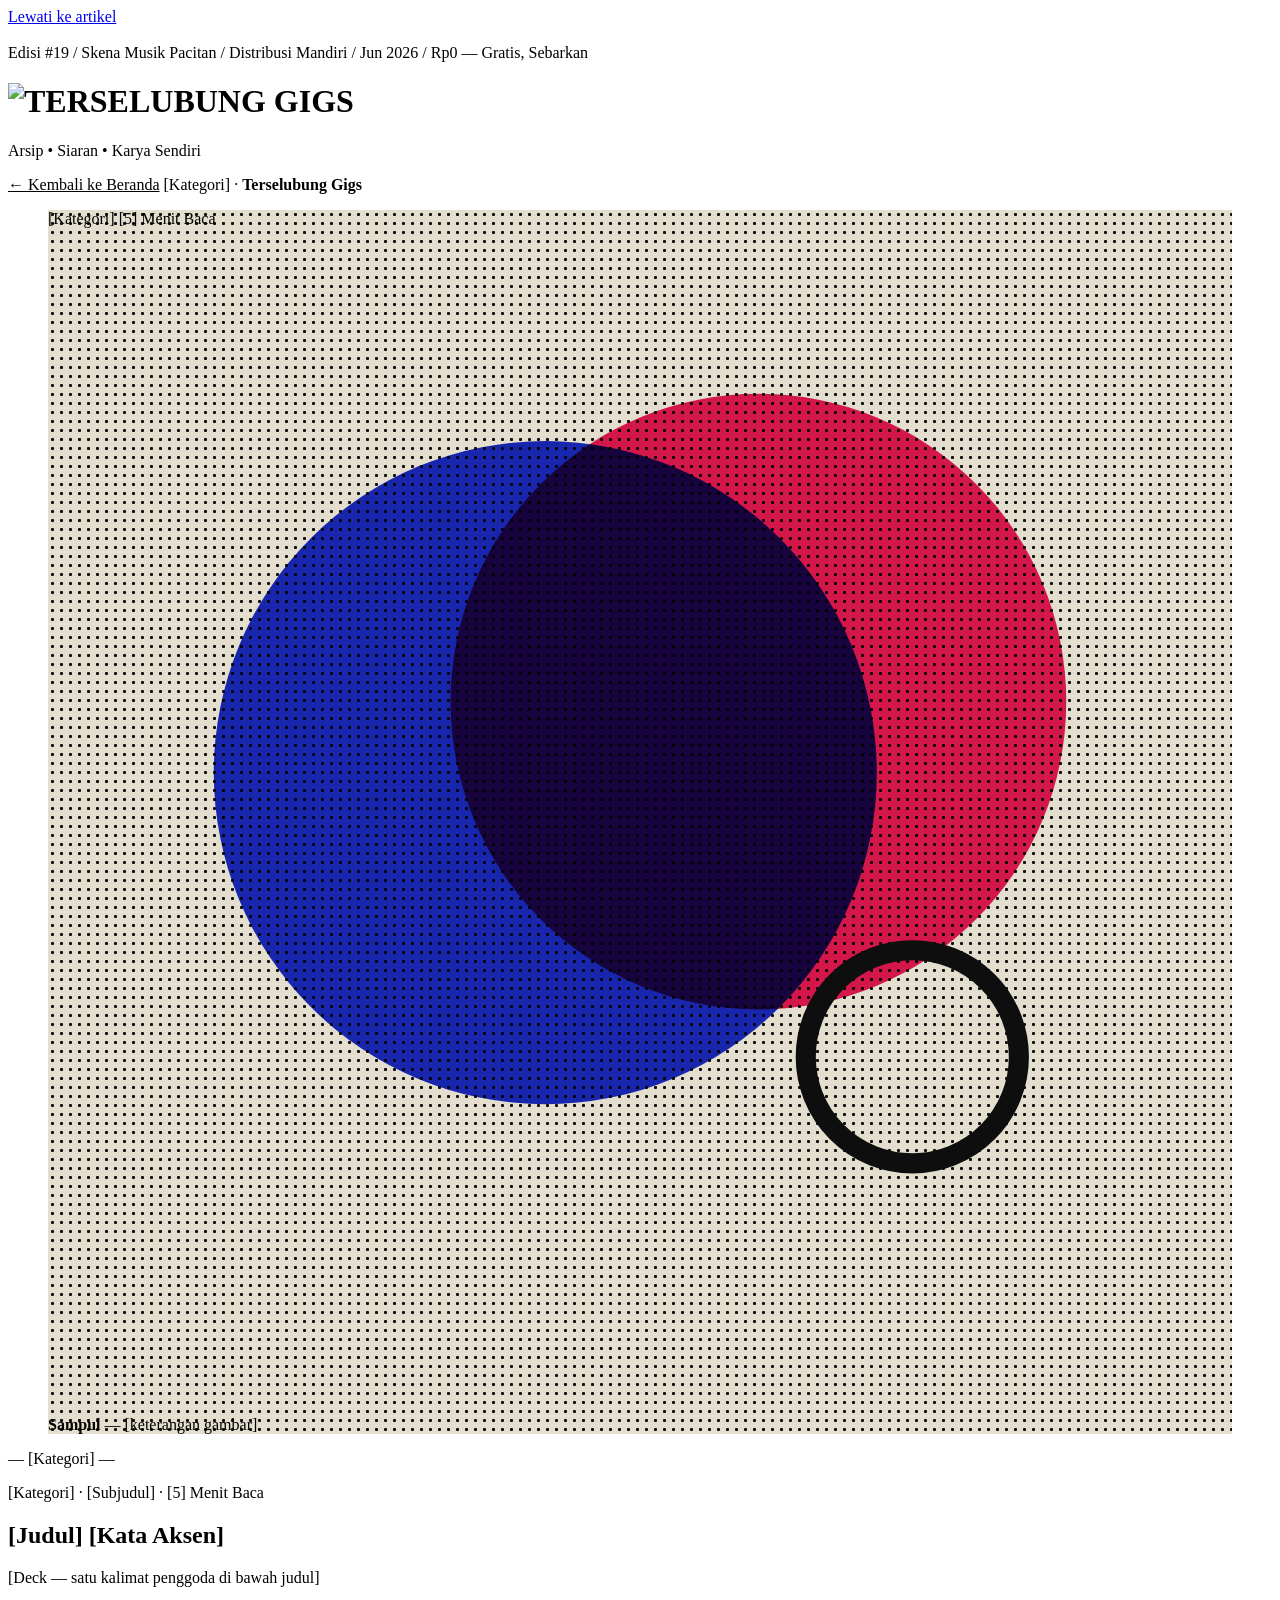
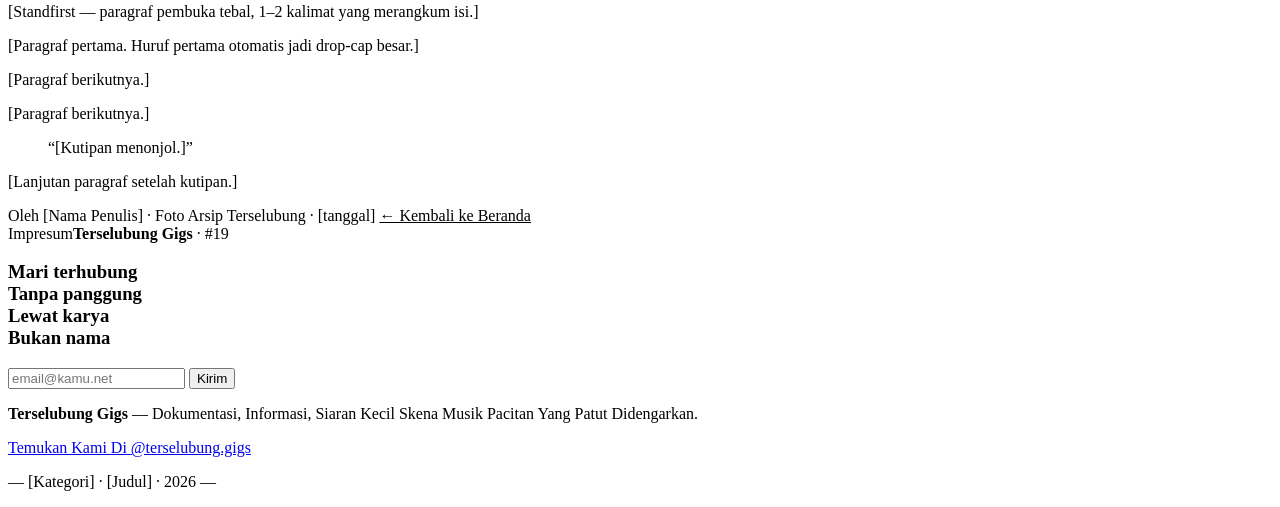
==== commit 7e51b50b: "Homepage di root + semua tautan absolut (URL bersih, anti-404) - Pindahkan homepage ke index.html ro" ====
--- a/TERSELUBUNG/articles/_template.html
+++ b/TERSELUBUNG/articles/_template.html
@@ -4,10 +4,10 @@
   TEMPLATE ARTIKEL — cara pakai:
     1. SALIN berkas ini, ganti nama jadi  nama-artikel.html
     2. Ganti semua bagian bertanda  [ ... ]  dengan isimu.
-    3. Tambahkan entri artikel ini ke  ../assets/js/articles.js
+    3. Tambahkan entri artikel ini ke  /assets/js/articles.js
        (set "file" ke nama berkas di langkah 1) supaya muncul
        otomatis di Siaran/Arsip halaman utama.
-  Jangan ubah path ../assets/... dan tautan "Kembali".
+  Jangan ubah path /assets/... dan tautan "Kembali".
   ============================================================
 -->
 <html lang="id">
@@ -19,9 +19,9 @@
   <meta name="description" content="[Ringkasan satu kalimat untuk mesin pencari.]" />
   <meta name="theme-color" content="#0e0e0e" />
 
-  <link rel="preload" href="../assets/fonts/unifrakturcook-bold.woff2" as="font" type="font/woff2" crossorigin />
-  <link rel="preload" href="../assets/fonts/anton-regular.woff2" as="font" type="font/woff2" crossorigin />
-  <link rel="stylesheet" href="../assets/css/style.css" />
+  <link rel="preload" href="/assets/fonts/unifrakturcook-bold.woff2" as="font" type="font/woff2" crossorigin />
+  <link rel="preload" href="/assets/fonts/anton-regular.woff2" as="font" type="font/woff2" crossorigin />
+  <link rel="stylesheet" href="/assets/css/style.css" />
 </head>
 <body>
   <a class="skip-link" href="#artikel">Lewati ke artikel</a>
@@ -52,7 +52,7 @@
     <!-- NAMEPLATE -->
     <header class="nameplate">
       <h1 class="nameplate__logo">
-        <img class="nameplate__img" src="../assets/images/terselubung-logo.png"
+        <img class="nameplate__img" src="/assets/images/terselubung-logo.png"
              alt="TERSELUBUNG GIGS" width="1544" height="461" />
       </h1>
       <p class="nameplate__tag">Arsip • Siaran • Karya Sendiri</p>
@@ -61,7 +61,7 @@
     <!-- ARTICLE -->
     <article class="spread feature" id="artikel" aria-labelledby="art-title">
       <div class="runhead">
-        <a class="article-back" href="index.html" style="color:inherit">← Kembali ke Beranda</a>
+        <a class="article-back" href="/" style="color:inherit">← Kembali ke Beranda</a>
         <span>[Kategori] · <b>Terselubung Gigs</b></span>
       </div>
 
@@ -106,7 +106,7 @@
 
           <div class="feature__foot">
             <span>Oleh <span class="author">[Nama Penulis]</span> · Foto Arsip Terselubung · [tanggal]</span>
-            <a class="jump article-back" href="index.html" style="color:inherit">← Kembali ke Beranda</a>
+            <a class="jump article-back" href="/" style="color:inherit">← Kembali ke Beranda</a>
           </div>
         </div>
       </div>
@@ -144,6 +144,6 @@
 
   </div><!-- /.mag -->
 
-  <script src="../assets/js/script.js"></script>
+  <script src="/assets/js/script.js"></script>
 </body>
 </html>
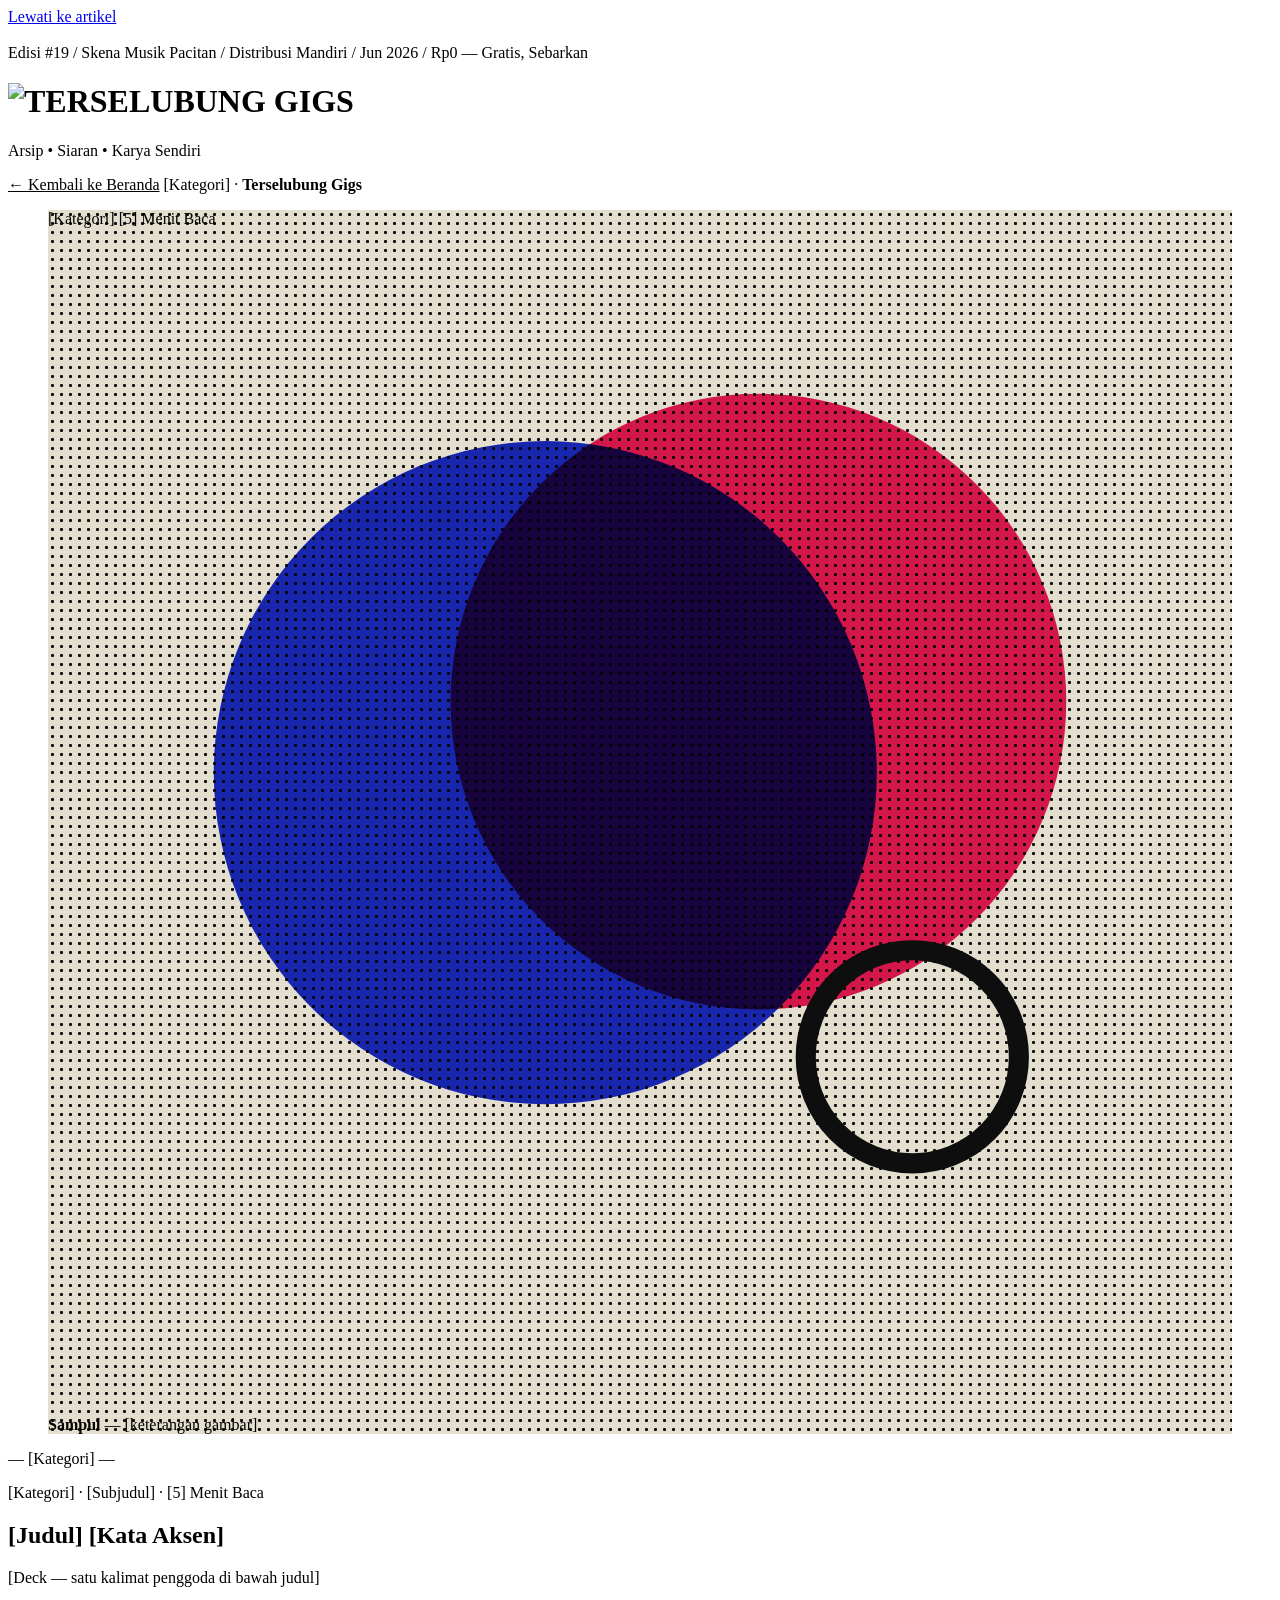
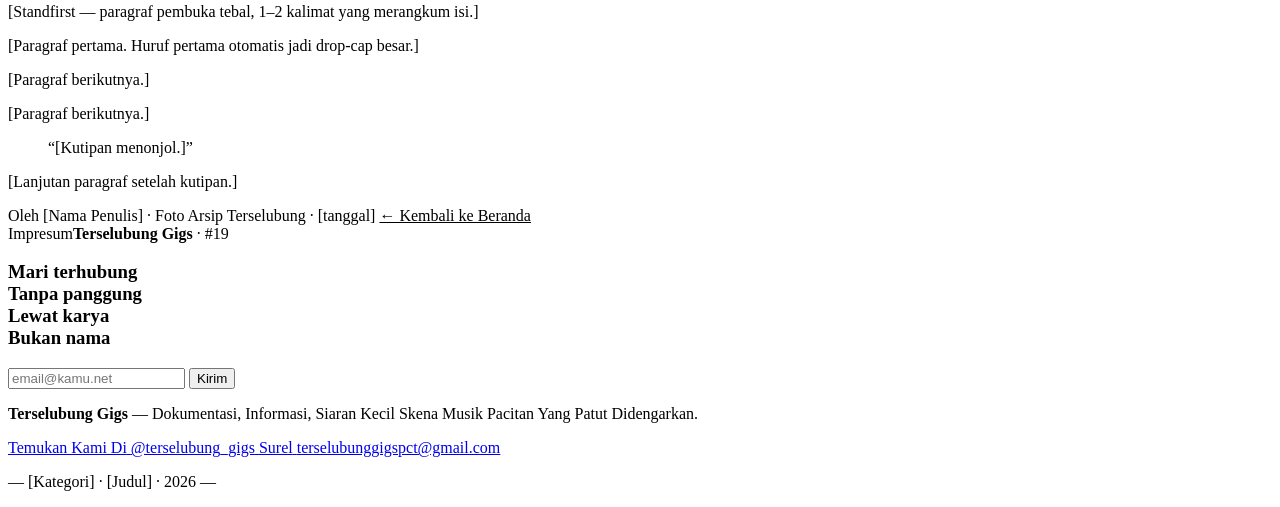
==== commit c194d036: "Pasang link langsung IG & email - IG: https://www.instagram.com/terselubung_gigs (handle @terselubun" ====
--- a/TERSELUBUNG/articles/_template.html
+++ b/TERSELUBUNG/articles/_template.html
@@ -131,10 +131,16 @@
         <p class="colophon__credits">
           <b>Terselubung Gigs</b> — Dokumentasi, Informasi, Siaran Kecil Skena Musik Pacitan Yang Patut Didengarkan.
         </p>
-        <a class="colophon__ig" href="https://instagram.com/terselubung.gigs" target="_blank" rel="noopener" aria-label="Instagram Terselubung Gigs">
+        <a class="colophon__ig" href="https://www.instagram.com/terselubung_gigs" target="_blank" rel="noopener" aria-label="Instagram Terselubung Gigs">
           <span class="colophon__ig-text">
             <span class="lab">Temukan Kami Di</span>
-            <span class="handle">@terselubung.gigs</span>
+            <span class="handle">@terselubung_gigs</span>
+          </span>
+        </a>
+        <a class="colophon__ig" href="mailto:terselubunggigspct@gmail.com" aria-label="Email Terselubung Gigs">
+          <span class="colophon__ig-text">
+            <span class="lab">Surel</span>
+            <span class="handle">terselubunggigspct@gmail.com</span>
           </span>
         </a>
       </section>
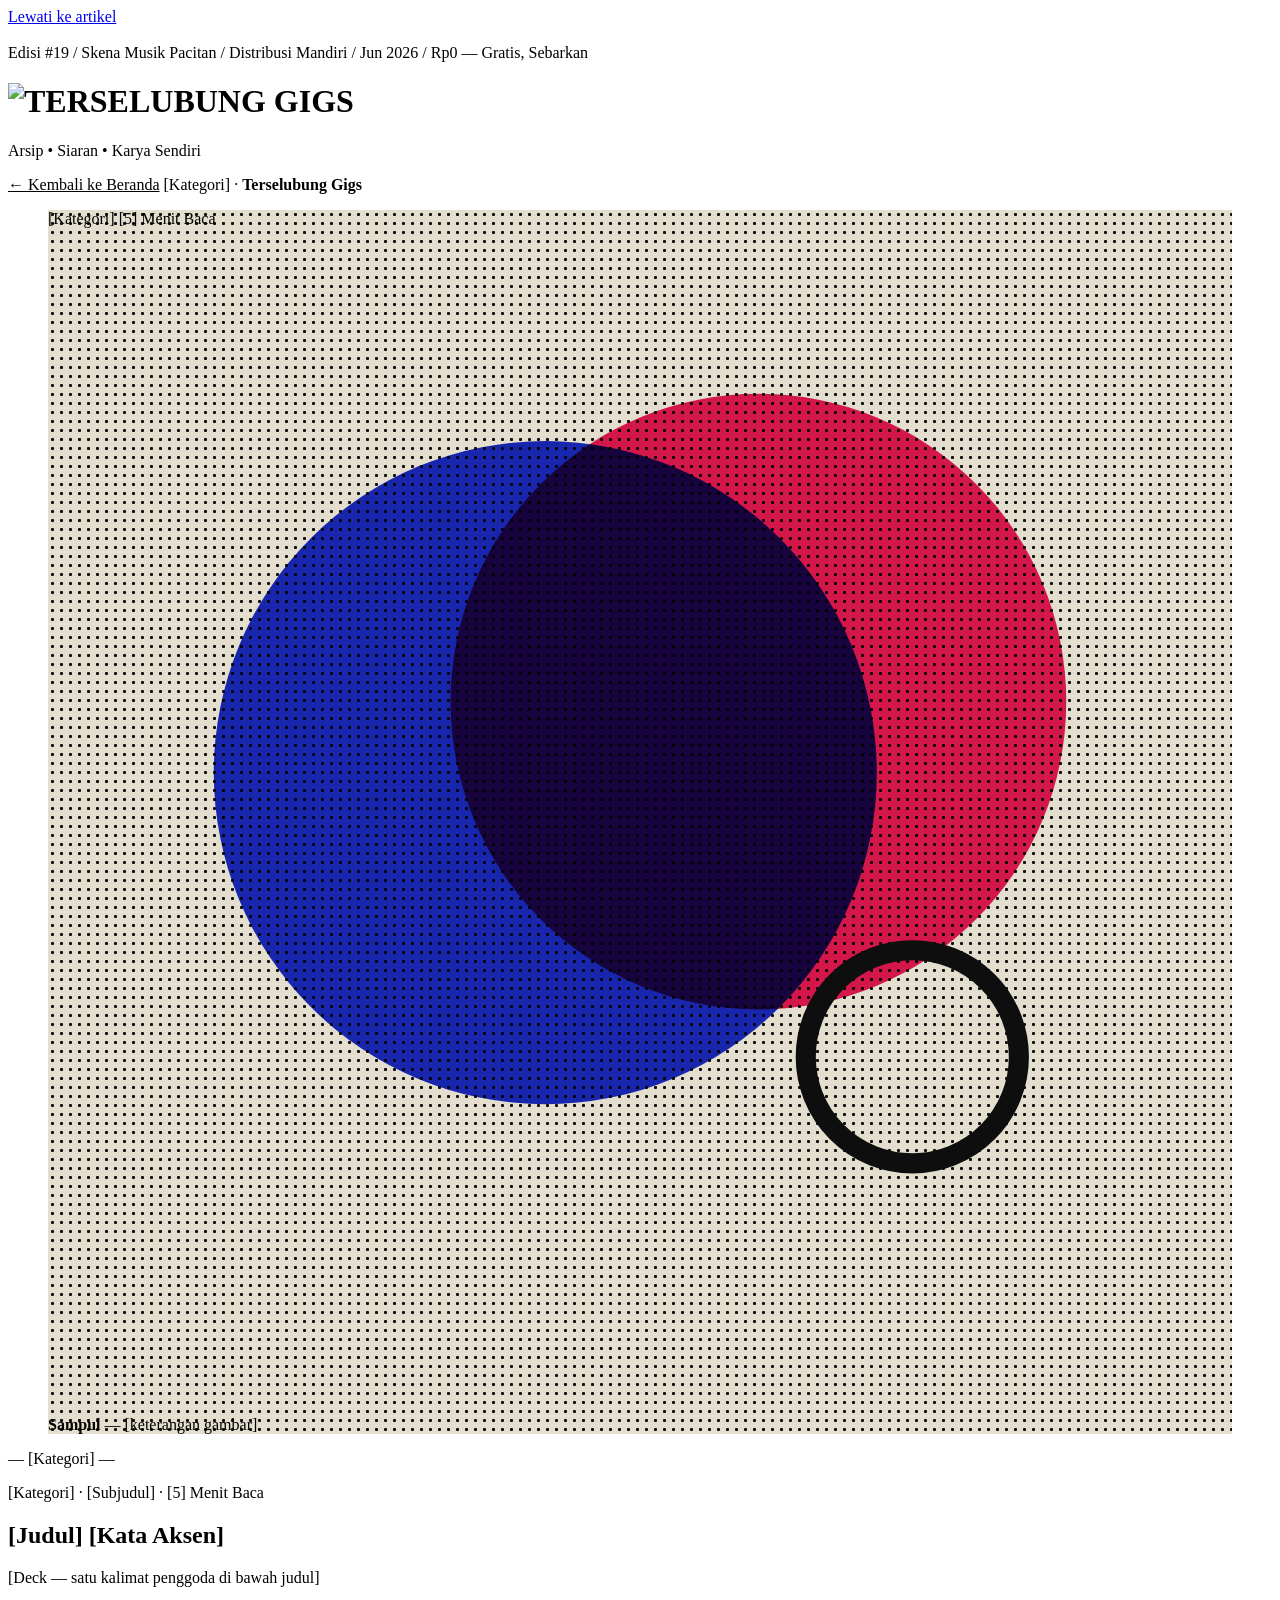
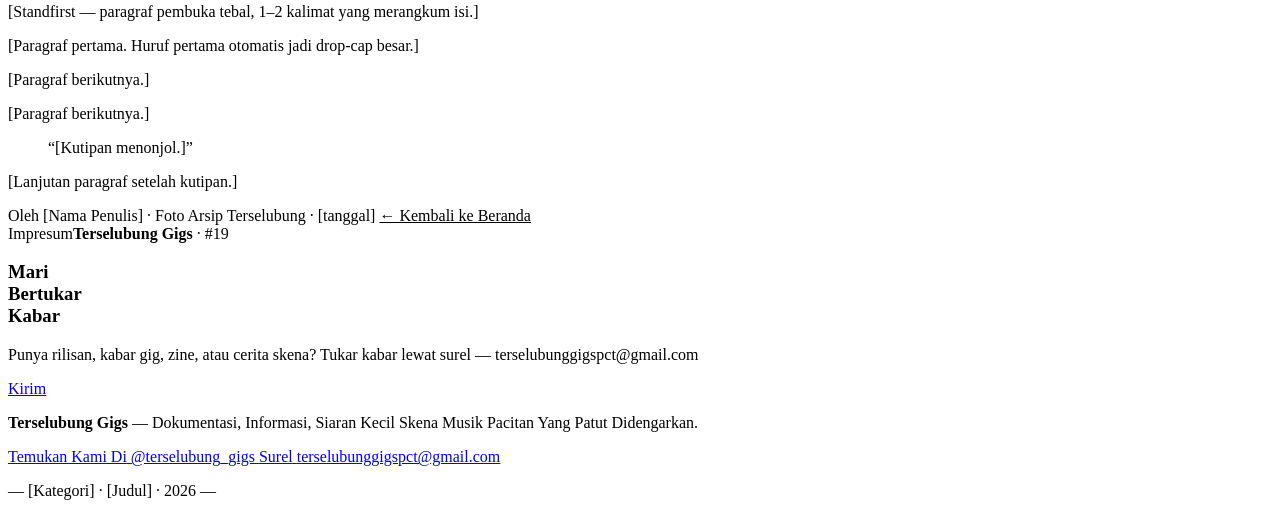
==== commit 4c002b25: "Kolom langganan jadi "Mari Bertukar Kabar" + tombol Kirim = mailto - Heading kolom -> "Mari Bertukar" ====
--- a/TERSELUBUNG/articles/_template.html
+++ b/TERSELUBUNG/articles/_template.html
@@ -118,13 +118,12 @@
 
       <section class="subscribe" aria-labelledby="sub-title">
         <div class="subscribe__copy">
-          <h3 id="sub-title">Mari terhubung<br />Tanpa panggung<br />Lewat karya<br />Bukan nama</h3>
+          <h3 id="sub-title">Mari<br />Bertukar<br />Kabar</h3>
+          <p>Punya rilisan, kabar gig, zine, atau cerita skena? Tukar kabar lewat surel — terselubunggigspct@gmail.com</p>
         </div>
-        <form class="subscribe__form" id="subscribe-form" novalidate>
-          <input class="subscribe__input" id="subscribe-email" type="email" name="email" placeholder="email@kamu.net" aria-label="Alamat email" required />
-          <button class="subscribe__btn" type="submit">Kirim</button>
-          <p class="subscribe__note" id="subscribe-note" role="status" aria-live="polite"></p>
-        </form>
+        <div class="subscribe__form">
+          <a class="subscribe__btn" href="mailto:terselubunggigspct@gmail.com">Kirim</a>
+        </div>
       </section>
 
       <section class="colophon">
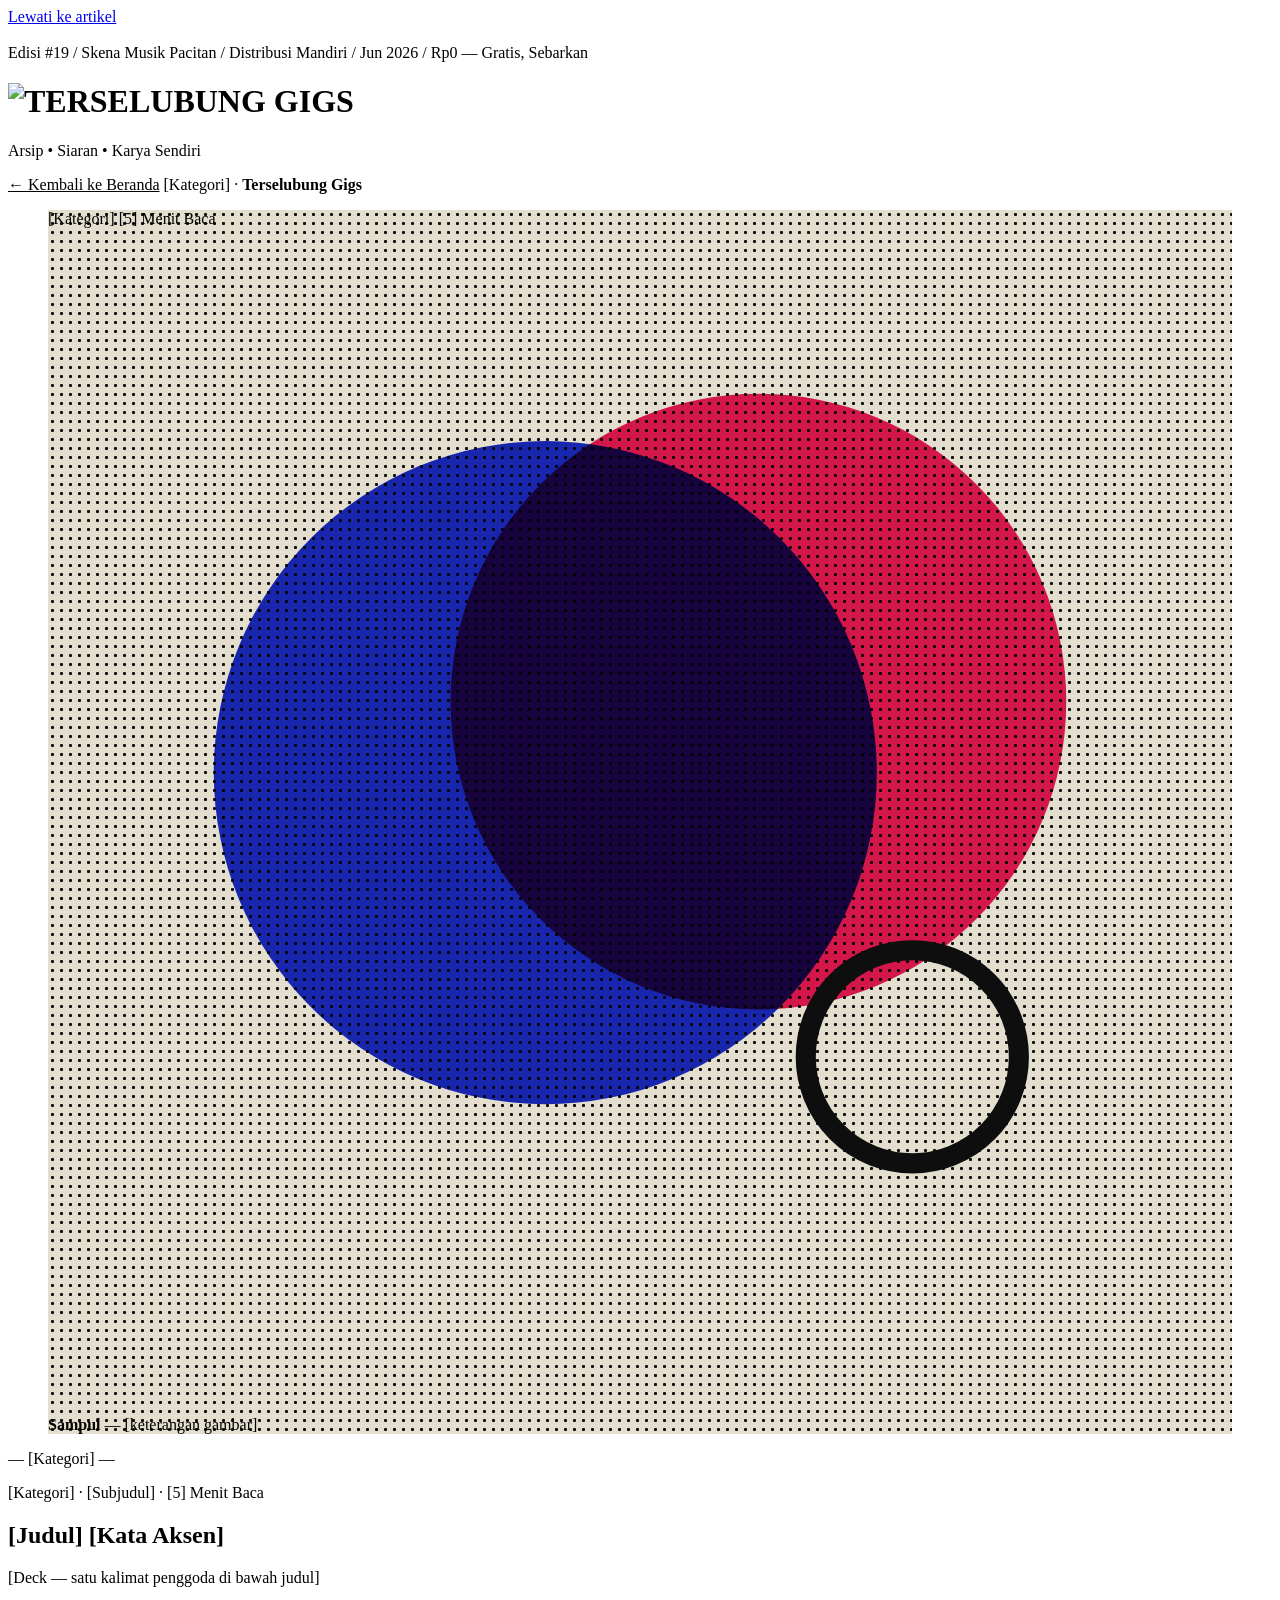
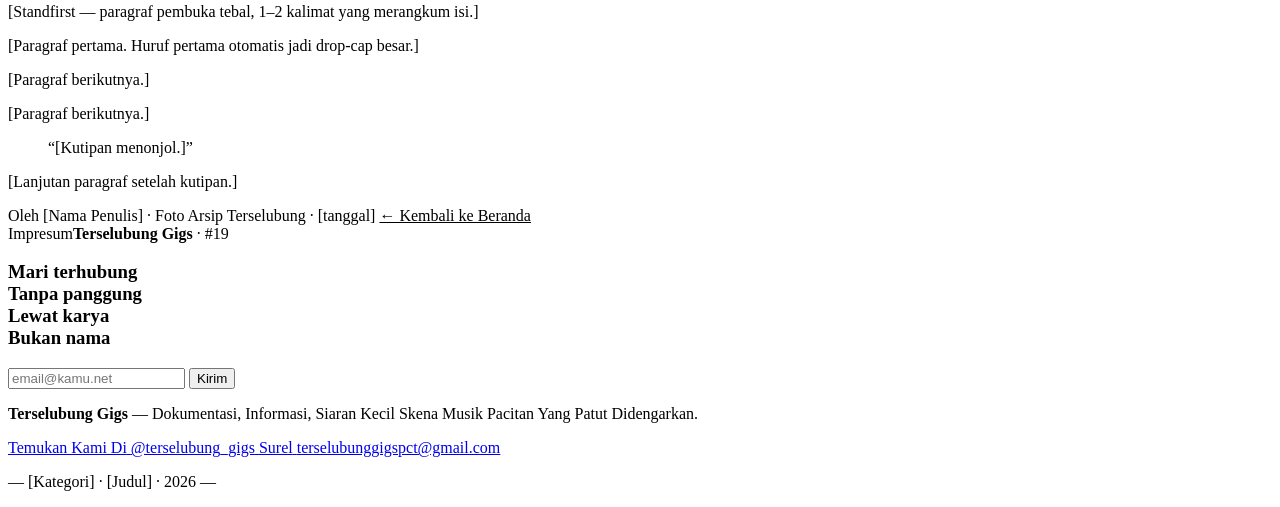
==== commit 6db2a1aa: "Revert "Kolom langganan jadi "Mari Bertukar Kabar" + tombol Kirim = mailto" This reverts commit 4c00" ====
--- a/TERSELUBUNG/articles/_template.html
+++ b/TERSELUBUNG/articles/_template.html
@@ -118,12 +118,13 @@
 
       <section class="subscribe" aria-labelledby="sub-title">
         <div class="subscribe__copy">
-          <h3 id="sub-title">Mari<br />Bertukar<br />Kabar</h3>
-          <p>Punya rilisan, kabar gig, zine, atau cerita skena? Tukar kabar lewat surel — terselubunggigspct@gmail.com</p>
+          <h3 id="sub-title">Mari terhubung<br />Tanpa panggung<br />Lewat karya<br />Bukan nama</h3>
         </div>
-        <div class="subscribe__form">
-          <a class="subscribe__btn" href="mailto:terselubunggigspct@gmail.com">Kirim</a>
-        </div>
+        <form class="subscribe__form" id="subscribe-form" novalidate>
+          <input class="subscribe__input" id="subscribe-email" type="email" name="email" placeholder="email@kamu.net" aria-label="Alamat email" required />
+          <button class="subscribe__btn" type="submit">Kirim</button>
+          <p class="subscribe__note" id="subscribe-note" role="status" aria-live="polite"></p>
+        </form>
       </section>
 
       <section class="colophon">
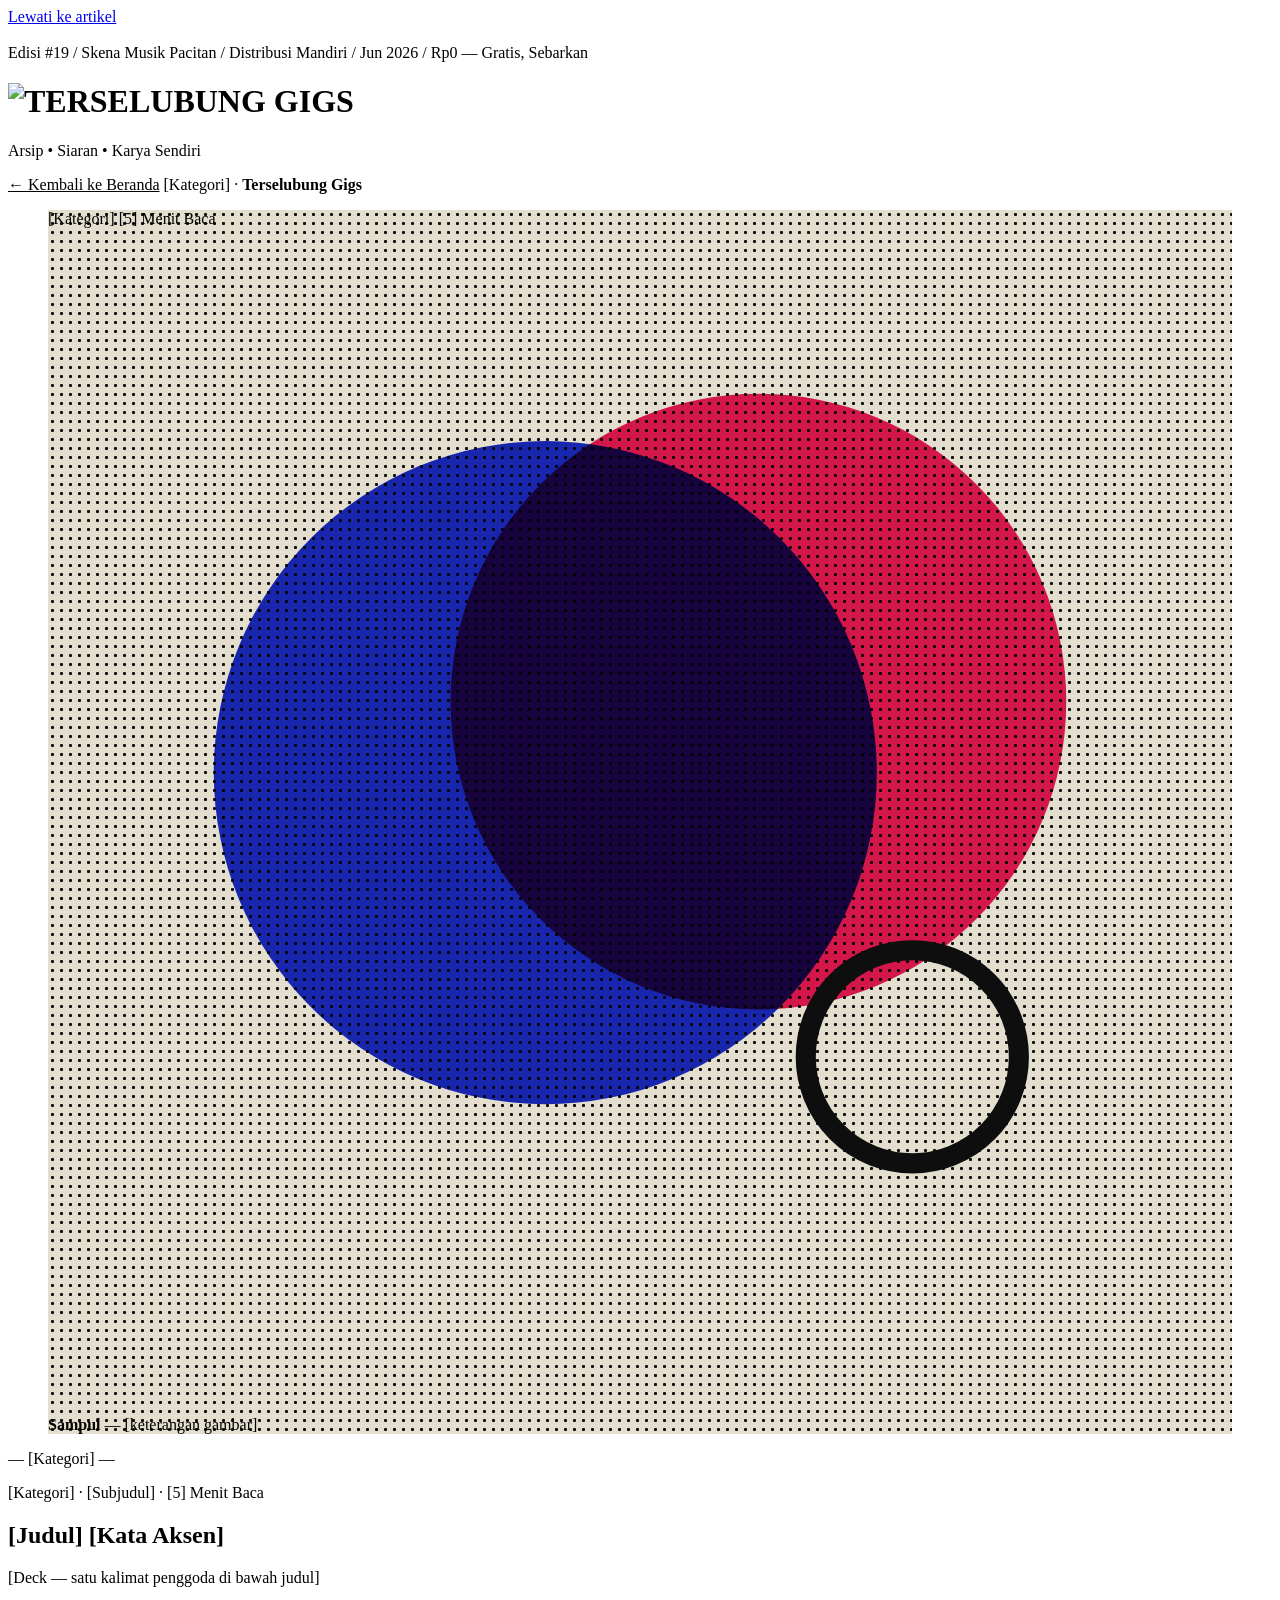
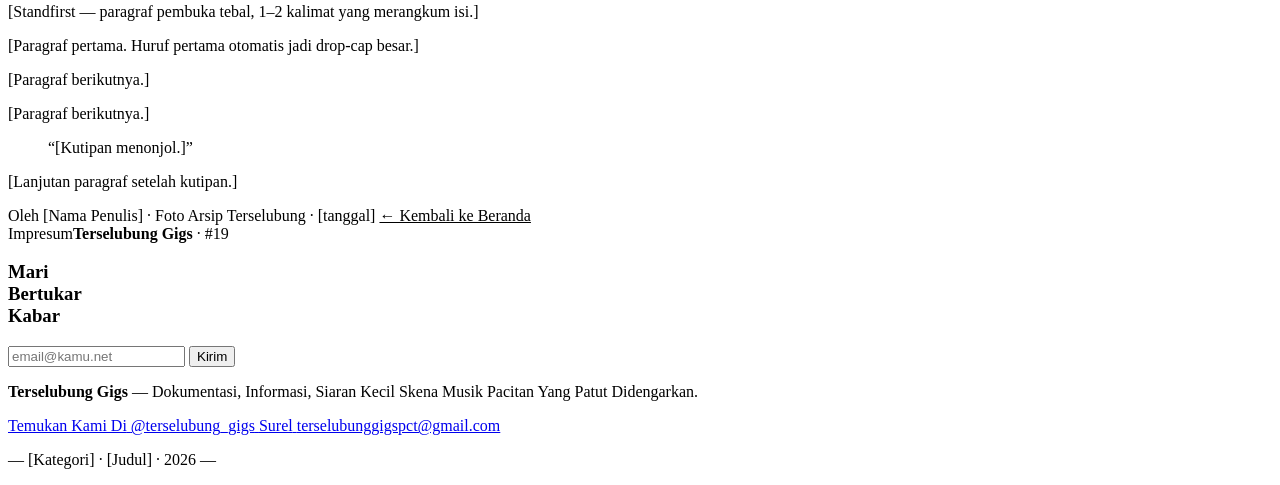
==== commit 7740b849: "Rapikan colophon + kolom "Mari Bertukar Kabar" + siapkan Web3Forms - Judul kolom -> "Mari Bertukar K" ====
--- a/TERSELUBUNG/articles/_template.html
+++ b/TERSELUBUNG/articles/_template.html
@@ -118,7 +118,7 @@
 
       <section class="subscribe" aria-labelledby="sub-title">
         <div class="subscribe__copy">
-          <h3 id="sub-title">Mari terhubung<br />Tanpa panggung<br />Lewat karya<br />Bukan nama</h3>
+          <h3 id="sub-title">Mari<br />Bertukar<br />Kabar</h3>
         </div>
         <form class="subscribe__form" id="subscribe-form" novalidate>
           <input class="subscribe__input" id="subscribe-email" type="email" name="email" placeholder="email@kamu.net" aria-label="Alamat email" required />
@@ -131,6 +131,7 @@
         <p class="colophon__credits">
           <b>Terselubung Gigs</b> — Dokumentasi, Informasi, Siaran Kecil Skena Musik Pacitan Yang Patut Didengarkan.
         </p>
+        <div class="colophon__contacts">
         <a class="colophon__ig" href="https://www.instagram.com/terselubung_gigs" target="_blank" rel="noopener" aria-label="Instagram Terselubung Gigs">
           <span class="colophon__ig-text">
             <span class="lab">Temukan Kami Di</span>
@@ -143,6 +144,7 @@
             <span class="handle">terselubunggigspct@gmail.com</span>
           </span>
         </a>
+        </div>
       </section>
 
       <p class="endmark">— [Kategori] · [Judul] · 2026 —</p>
